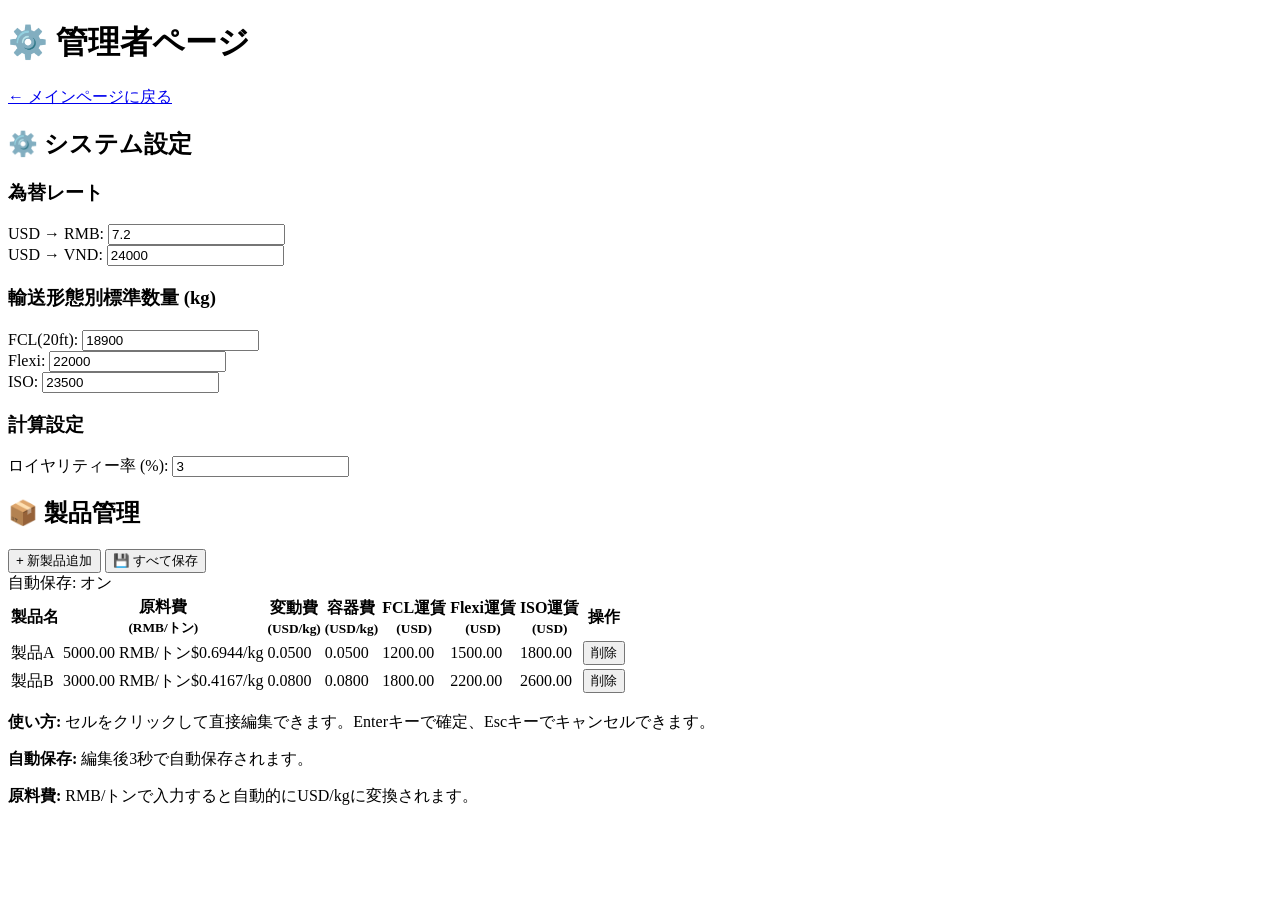
==== admin.html @ 15cc9fc9 "admin.html" ====
<!DOCTYPE html>
<html lang="ja">
<head>
    <meta charset="UTF-8">
    <meta name="viewport" content="width=device-width, initial-scale=1.0">
    <title>管理者ページ - 原価計算アプリ</title>
    <link rel="stylesheet" href="style.css">
</head>
<body>
    <div class="container">
        <header>
            <h1>⚙️ 管理者ページ</h1>
            <nav>
                <a href="index.html" class="back-btn">← メインページに戻る</a>
            </nav>
        </header>

        <main>
            <div class="admin-panel">
                <!-- システム設定セクション -->
                <section class="system-settings">
                    <h2>⚙️ システム設定</h2>
                    
                    <div class="settings-grid">
                        <div class="setting-group">
                            <h3>為替レート</h3>
                            <div class="rate-group">
                                <label>USD → RMB:</label>
                                <input type="number" id="usd-rmb" step="0.01" value="7.20" onchange="saveExchangeRates()">
                            </div>
                            <div class="rate-group">
                                <label>USD → VND:</label>
                                <input type="number" id="usd-vnd" step="1" value="24000" onchange="saveExchangeRates()">
                            </div>
                        </div>

                        <div class="setting-group">
                            <h3>輸送形態別標準数量 (kg)</h3>
                            <div class="quantity-group">
                                <label>FCL(20ft):</label>
                                <input type="number" id="fcl-quantity" value="18900" onchange="saveShippingQuantities()">
                            </div>
                            <div class="quantity-group">
                                <label>Flexi:</label>
                                <input type="number" id="flexi-quantity" value="22000" onchange="saveShippingQuantities()">
                            </div>
                            <div class="quantity-group">
                                <label>ISO:</label>
                                <input type="number" id="iso-quantity" value="23500" onchange="saveShippingQuantities()">
                            </div>
                        </div>

                        <div class="setting-group">
                            <h3>計算設定</h3>
                            <div class="calc-group">
                                <label>ロイヤリティー率 (%):</label>
                                <input type="number" id="royalty-rate" step="0.1" value="3.0" onchange="saveCalculationSettings()">
                            </div>
                        </div>
                    </div>
                </section>

                <!-- 製品管理セクション -->
                <section class="product-management">
                    <h2>📦 製品管理</h2>
                    
                    <div class="table-controls">
                        <button class="add-row-btn" onclick="addNewProduct(); console.log('ボタンがクリックされました');">+ 新製品追加</button>
                        <button class="save-all-btn" onclick="saveAllProducts()">💾 すべて保存</button>
                        <div class="auto-save-status" id="auto-save-status">自動保存: オン</div>
                    </div>

                    <div class="editable-table-container">
                        <table class="editable-table" id="products-editable-table">
                            <thead>
                                <tr>
                                    <th>製品名</th>
                                    <th>原料費<br><small>(RMB/トン)</small></th>
                                    <th>変動費<br><small>(USD/kg)</small></th>
                                    <th>容器費<br><small>(USD/kg)</small></th>
                                    <th>FCL運賃<br><small>(USD)</small></th>
                                    <th>Flexi運賃<br><small>(USD)</small></th>
                                    <th>ISO運賃<br><small>(USD)</small></th>
                                    <th>操作</th>
                                </tr>
                            </thead>
                            <tbody id="editable-products-body">
                                <!-- 製品データがここに表示される -->
                            </tbody>
                        </table>
                    </div>

                    <div class="table-info">
                        <p><strong>使い方:</strong> セルをクリックして直接編集できます。Enterキーで確定、Escキーでキャンセルできます。</p>
                        <p><strong>自動保存:</strong> 編集後3秒で自動保存されます。</p>
                        <p><strong>原料費:</strong> RMB/トンで入力すると自動的にUSD/kgに変換されます。</p>
                    </div>
                </section>

                <!-- 従来のフォーム（バックアップ用） -->
                <section class="legacy-form" style="display: none;">
                    <h2>従来の入力フォーム</h2>
                    <div class="add-product">
                        <h3 id="form-title">新製品追加</h3>
                        <div class="product-form">
                            <input type="hidden" id="edit-product-id" value="">
                            <input type="text" id="new-product-name" placeholder="製品名">
                            
                            <!-- 原料費入力部分 -->
                            <div class="cost-input-group">
                                <input type="number" id="new-raw-cost" step="0.01" placeholder="原料費 (RMB/トン)" oninput="updateRawCostConversion()">
                                <div class="converted-cost" id="raw-cost-converted">
                                    = $0.00/kg (USD)
                                </div>
                            </div>
                            
                            <input type="number" id="new-variable-cost" step="0.01" placeholder="変動費 (USD/kg)">
                            <input type="number" id="new-container-cost" step="0.01" placeholder="容器費 (USD/kg)">
                            
                            <!-- 輸送形態別運賃設定 -->
                            <div class="shipping-costs">
                                <h4>輸送形態別運賃設定</h4>
                                <div class="shipping-form">
                                    <input type="number" id="new-fcl-cost" step="0.01" placeholder="FCL(18,900kg) 運賃総額 (USD)">
                                    <input type="number" id="new-flexi-cost" step="0.01" placeholder="Flexi(22,000kg) 運賃総額 (USD)">
                                    <input type="number" id="new-iso-cost" step="0.01" placeholder="ISO(23,500kg) 運賃総額 (USD)">
                                </div>
                            </div>
                            
                            <div class="form-buttons">
                                <button id="save-btn" onclick="saveProduct()">製品追加</button>
                                <button id="cancel-btn" onclick="cancelEdit()" style="display:none;">キャンセル</button>
                            </div>
                        </div>
                    </div>
                </section>
            </div>
        </main>
    </div>

    <!-- 保存状態インジケーター -->
    <div id="save-indicator" class="save-indicator"></div>

    <script src="script.js"></script>
    <script>
        // 管理者ページ用の初期化
        document.addEventListener('DOMContentLoaded', function() {
            console.log('管理者ページが読み込まれました');
            
            // データ読み込み
            loadData();
            
            // システム設定読み込み
            loadSystemSettings();
            
            // 編集可能テーブル表示
            displayEditableProducts();
            
            // メインページ用の製品選択肢更新
            populateProductSelect();
            
            console.log('初期化完了。製品数:', products.length);
        });

        // デバッグ用関数
        function debugInfo() {
            console.log('=== デバッグ情報 ===');
            console.log('製品数:', products.length);
            console.log('製品リスト:', products);
            console.log('テーブルボディ要素:', document.getElementById('editable-products-body'));
            console.log('==================');
        }

        // デバッグボタン（一時的）
        function showDebugInfo() {
            debugInfo();
        }
    </script>
</body>
</html>
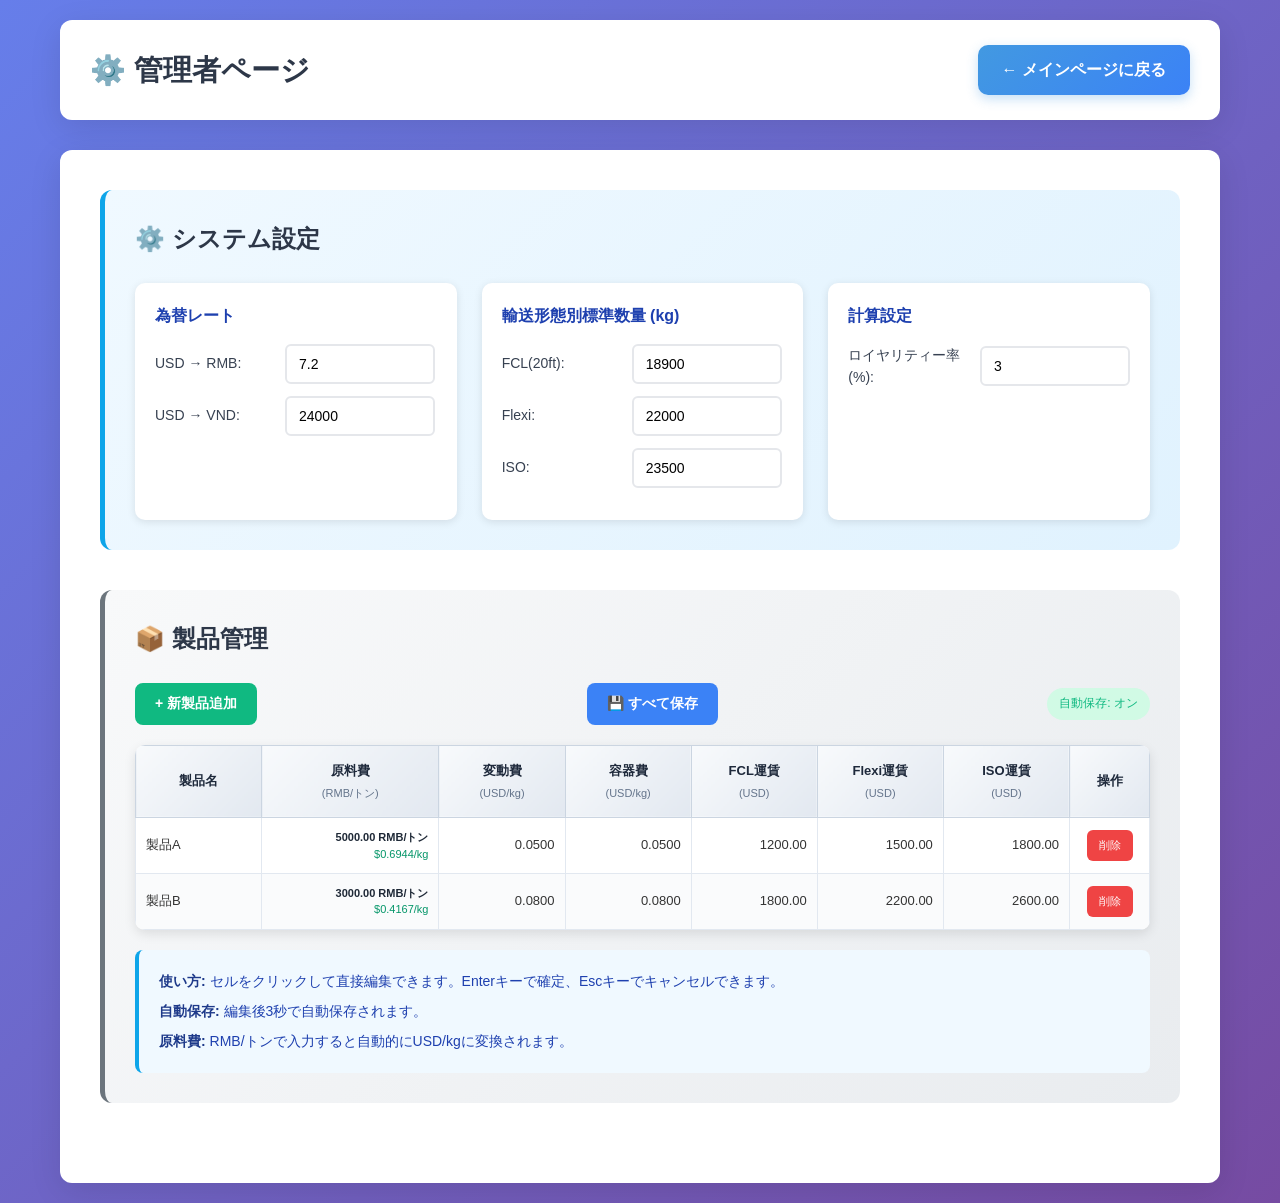
==== commit 7178fd73: "admin.html" ====
--- a/admin.html
+++ b/admin.html
@@ -5,6 +5,19 @@
     <meta name="viewport" content="width=device-width, initial-scale=1.0">
     <title>管理者ページ - 原価計算アプリ</title>
     <link rel="stylesheet" href="style.css">
+    <meta charset="UTF-8">
+    <meta name="viewport" content="width=device-width, initial-scale=1.0">
+    <title>原価計算アプリ</title>
+    <link rel="stylesheet" href="style.css">
+    
+    <!-- PWA対応 -->
+    <link rel="manifest" href="manifest.json">
+    <meta name="theme-color" content="#4299e1">
+    <meta name="apple-mobile-web-app-capable" content="yes">
+    <meta name="apple-mobile-web-app-status-bar-style" content="default">
+    <meta name="apple-mobile-web-app-title" content="原価計算">
+    <link rel="apple-touch-icon" href="[data-uri]">
+
 </head>
 <body>
     <div class="container">
--- a/style.css
+++ b/style.css
@@ -0,0 +1,923 @@
+* {
+    margin: 0;
+    padding: 0;
+    box-sizing: border-box;
+}
+
+body {
+    font-family: 'Segoe UI', Tahoma, Geneva, Verdana, sans-serif;
+    background: linear-gradient(135deg, #667eea 0%, #764ba2 100%);
+    min-height: 100vh;
+    color: #333;
+    line-height: 1.6;
+}
+
+.container {
+    max-width: 1200px;
+    margin: 0 auto;
+    padding: 20px;
+}
+
+/* ヘッダー */
+header {
+    background: white;
+    padding: 25px 30px;
+    border-radius: 12px;
+    box-shadow: 0 8px 32px rgba(0,0,0,0.1);
+    margin-bottom: 30px;
+    display: flex;
+    justify-content: space-between;
+    align-items: center;
+    flex-wrap: wrap;
+    gap: 15px;
+}
+
+header h1 {
+    color: #2d3748;
+    font-size: 1.8em;
+    font-weight: 600;
+    margin: 0;
+}
+
+.admin-btn, .back-btn {
+    background: linear-gradient(135deg, #4299e1 0%, #3b82f6 100%);
+    color: white;
+    padding: 12px 24px;
+    text-decoration: none;
+    border-radius: 10px;
+    transition: all 0.3s ease;
+    font-weight: 600;
+    display: inline-block;
+    box-shadow: 0 4px 12px rgba(66, 153, 225, 0.3);
+}
+
+.admin-btn:hover, .back-btn:hover {
+    background: linear-gradient(135deg, #3182ce 0%, #2563eb 100%);
+    transform: translateY(-2px);
+    box-shadow: 0 6px 20px rgba(66, 153, 225, 0.4);
+}
+
+/* メインページの計算フォーム */
+.calc-form {
+    background: white;
+    padding: 40px;
+    border-radius: 12px;
+    box-shadow: 0 8px 32px rgba(0,0,0,0.1);
+    max-width: 800px;
+    margin: 0 auto;
+}
+
+.calc-form h2 {
+    color: #2d3748;
+    font-size: 24px;
+    font-weight: 600;
+    margin-bottom: 30px;
+    text-align: center;
+    border-bottom: 3px solid #4299e1;
+    padding-bottom: 15px;
+}
+
+/* 入力グループ */
+.input-group {
+    margin-bottom: 25px;
+}
+
+.input-group label {
+    display: block;
+    margin-bottom: 8px;
+    font-weight: 600;
+    color: #4a5568;
+    font-size: 16px;
+}
+
+.input-group input, 
+.input-group select {
+    width: 100%;
+    padding: 16px 20px;
+    border: 2px solid #e2e8f0;
+    border-radius: 10px;
+    font-size: 16px;
+    transition: all 0.3s ease;
+    background: #f7fafc;
+    box-sizing: border-box;
+}
+
+.input-group input:focus, 
+.input-group select:focus {
+    outline: none;
+    border-color: #4299e1;
+    background: white;
+    box-shadow: 0 0 0 3px rgba(66, 153, 225, 0.1);
+    transform: translateY(-1px);
+}
+
+/* 製品情報ボックス */
+.product-info {
+    margin-top: 30px;
+    padding: 25px;
+    background: linear-gradient(135deg, #e6fffa 0%, #b2f5ea 100%);
+    border-radius: 12px;
+    border-left: 5px solid #38b2ac;
+    box-shadow: 0 4px 12px rgba(56, 178, 172, 0.1);
+}
+
+.product-info h3 {
+    color: #234e52;
+    margin-bottom: 20px;
+    font-size: 20px;
+    font-weight: 600;
+    display: flex;
+    align-items: center;
+}
+
+.product-info h3:before {
+    content: "📦";
+    margin-right: 10px;
+    font-size: 24px;
+}
+
+.info-item {
+    display: flex;
+    justify-content: space-between;
+    align-items: center;
+    padding: 12px 0;
+    color: #2d3748;
+    font-weight: 500;
+    border-bottom: 1px solid rgba(56, 178, 172, 0.2);
+    font-size: 15px;
+}
+
+.info-item:last-child {
+    border-bottom: none;
+}
+
+.info-item span:first-child {
+    color: #234e52;
+    font-weight: 600;
+}
+
+.info-item span:last-child {
+    color: #065f46;
+    font-weight: 700;
+    background: rgba(255, 255, 255, 0.7);
+    padding: 4px 8px;
+    border-radius: 6px;
+}
+
+/* 結果表示エリア */
+.results {
+    margin-top: 35px;
+    padding: 30px;
+    background: linear-gradient(135deg, #ebf8ff 0%, #dbeafe 100%);
+    border-radius: 12px;
+    border-left: 5px solid #3b82f6;
+    box-shadow: 0 4px 12px rgba(59, 130, 246, 0.1);
+}
+
+.results h3 {
+    color: #1e40af;
+    margin-bottom: 25px;
+    font-size: 22px;
+    font-weight: 600;
+    display: flex;
+    align-items: center;
+}
+
+.results h3:before {
+    content: "💰";
+    margin-right: 10px;
+    font-size: 26px;
+}
+
+.result-item {
+    display: flex;
+    justify-content: space-between;
+    align-items: center;
+    padding: 15px 0;
+    border-bottom: 1px solid rgba(59, 130, 246, 0.2);
+    font-size: 16px;
+}
+
+.result-item:last-child {
+    border-bottom: none;
+}
+
+.result-item span:first-child {
+    color: #1e40af;
+    font-weight: 600;
+}
+
+.result-item span:last-child {
+    color: #1e3a8a;
+    font-weight: 700;
+    font-size: 18px;
+    background: rgba(255, 255, 255, 0.8);
+    padding: 6px 12px;
+    border-radius: 8px;
+}
+
+/* コスト内訳 */
+.cost-breakdown {
+    margin-top: 35px;
+    padding: 30px;
+    background: linear-gradient(135deg, #f7fafc 0%, #edf2f7 100%);
+    border-radius: 12px;
+    border-left: 5px solid #6b7280;
+    box-shadow: 0 4px 12px rgba(107, 114, 128, 0.1);
+}
+
+.cost-breakdown h3 {
+    color: #374151;
+    margin-bottom: 25px;
+    font-size: 22px;
+    font-weight: 600;
+    display: flex;
+    align-items: center;
+}
+
+.cost-breakdown h3:before {
+    content: "📊";
+    margin-right: 10px;
+    font-size: 26px;
+}
+
+.breakdown-item {
+    display: flex;
+    justify-content: space-between;
+    align-items: center;
+    padding: 12px 0;
+    border-bottom: 1px solid rgba(107, 114, 128, 0.2);
+    font-size: 15px;
+}
+
+.breakdown-item:last-child {
+    border-bottom: none;
+}
+
+.breakdown-item span:first-child {
+    color: #374151;
+    font-weight: 500;
+}
+
+.breakdown-item span:last-child {
+    color: #1f2937;
+    font-weight: 600;
+    background: rgba(255, 255, 255, 0.7);
+    padding: 4px 8px;
+    border-radius: 6px;
+}
+
+.breakdown-total {
+    display: flex;
+    justify-content: space-between;
+    align-items: center;
+    padding: 20px;
+    font-weight: bold;
+    font-size: 20px;
+    color: #1f2937;
+    border-top: 3px solid #4299e1;
+    margin-top: 20px;
+    background: rgba(66, 153, 225, 0.1);
+    border-radius: 10px;
+}
+
+.breakdown-total span:last-child {
+    color: #1e40af;
+    font-size: 22px;
+}
+
+/* 管理者ページ用スタイル */
+.admin-panel {
+    background: white;
+    padding: 40px;
+    border-radius: 12px;
+    box-shadow: 0 8px 32px rgba(0,0,0,0.1);
+}
+
+/* システム設定 */
+.system-settings {
+    margin-bottom: 40px;
+    padding: 30px;
+    background: linear-gradient(135deg, #f0f9ff 0%, #e0f2fe 100%);
+    border-radius: 12px;
+    border-left: 5px solid #0ea5e9;
+}
+
+.system-settings h2 {
+    color: #2d3748;
+    margin-bottom: 25px;
+    font-size: 24px;
+    font-weight: 600;
+}
+
+.settings-grid {
+    display: grid;
+    grid-template-columns: repeat(auto-fit, minmax(280px, 1fr));
+    gap: 25px;
+}
+
+.setting-group {
+    background: white;
+    padding: 20px;
+    border-radius: 10px;
+    box-shadow: 0 2px 8px rgba(0,0,0,0.1);
+}
+
+.setting-group h3 {
+    color: #1e40af;
+    margin-bottom: 15px;
+    font-size: 16px;
+    font-weight: 600;
+}
+
+.rate-group, .quantity-group, .calc-group {
+    display: flex;
+    align-items: center;
+    margin-bottom: 12px;
+    gap: 10px;
+}
+
+.rate-group label, .quantity-group label, .calc-group label {
+    min-width: 120px;
+    font-weight: 500;
+    color: #374151;
+    font-size: 14px;
+}
+
+.rate-group input, .quantity-group input, .calc-group input {
+    flex: 1;
+    max-width: 150px;
+    padding: 10px 12px;
+    border: 2px solid #e5e7eb;
+    border-radius: 6px;
+    font-size: 14px;
+    transition: border-color 0.3s ease;
+}
+
+.rate-group input:focus, .quantity-group input:focus, .calc-group input:focus {
+    outline: none;
+    border-color: #3b82f6;
+}
+
+/* 製品管理 */
+.product-management {
+    margin-bottom: 40px;
+    padding: 30px;
+    background: linear-gradient(135deg, #f8f9fa 0%, #e9ecef 100%);
+    border-radius: 12px;
+    border-left: 5px solid #6c757d;
+}
+
+.product-management h2 {
+    color: #2d3748;
+    margin-bottom: 25px;
+    font-size: 24px;
+    font-weight: 600;
+}
+
+/* テーブルコントロール */
+.table-controls {
+    display: flex;
+    justify-content: space-between;
+    align-items: center;
+    margin-bottom: 20px;
+    flex-wrap: wrap;
+    gap: 15px;
+}
+
+.add-row-btn, .save-all-btn {
+    padding: 12px 20px;
+    border: none;
+    border-radius: 8px;
+    font-weight: 600;
+    cursor: pointer;
+    transition: all 0.3s ease;
+    font-size: 14px;
+}
+
+.add-row-btn {
+    background: #10b981;
+    color: white;
+}
+
+.add-row-btn:hover {
+    background: #059669;
+    transform: translateY(-1px);
+}
+
+.save-all-btn {
+    background: #3b82f6;
+    color: white;
+}
+
+.save-all-btn:hover {
+    background: #2563eb;
+    transform: translateY(-1px);
+}
+
+.auto-save-status {
+    font-size: 12px;
+    color: #10b981;
+    font-weight: 500;
+    padding: 6px 12px;
+    background: #d1fae5;
+    border-radius: 20px;
+}
+
+/* エクセル風編集可能テーブル */
+.editable-table-container {
+    overflow-x: auto;
+    border-radius: 10px;
+    box-shadow: 0 4px 12px rgba(0,0,0,0.1);
+    background: white;
+    max-width: 100%;
+}
+
+.editable-table {
+    width: 100%;
+    border-collapse: collapse;
+    font-size: 13px;
+    min-width: 800px;
+}
+
+.editable-table th {
+    background: linear-gradient(135deg, #f8fafc 0%, #e2e8f0 100%);
+    color: #1e293b;
+    font-weight: 600;
+    padding: 15px 10px;
+    text-align: center;
+    border: 1px solid #cbd5e1;
+    position: sticky;
+    top: 0;
+    z-index: 10;
+    white-space: nowrap;
+}
+
+.editable-table th small {
+    display: block;
+    font-weight: 400;
+    color: #64748b;
+    margin-top: 3px;
+    font-size: 11px;
+}
+
+.editable-table td {
+    padding: 0;
+    border: 1px solid #e2e8f0;
+    position: relative;
+    vertical-align: middle;
+}
+
+.editable-table tbody tr:hover {
+    background: #f8fafc;
+}
+
+.editable-table tbody tr:nth-child(even) {
+    background: #fafbfc;
+}
+
+.editable-table tbody tr:nth-child(even):hover {
+    background: #f1f5f9;
+}
+
+/* 編集可能セル */
+.editable-cell {
+    padding: 12px 10px;
+    min-height: 45px;
+    cursor: text;
+    transition: all 0.2s ease;
+    display: flex;
+    align-items: center;
+    justify-content: flex-start;
+    min-width: 80px;
+    word-break: break-word;
+}
+
+.editable-cell:hover {
+    background: #e0f2fe !important;
+    outline: 2px solid #0ea5e9;
+    outline-offset: -2px;
+}
+
+.editable-cell.editing {
+    padding: 0 !important;
+    background: white !important;
+    outline: 3px solid #3b82f6 !important;
+    outline-offset: -3px;
+}
+
+.editable-cell input {
+    width: 100%;
+    padding: 12px 10px;
+    border: none;
+    outline: none;
+    font-size: 13px;
+    background: transparent;
+}
+
+.editable-cell.number {
+    text-align: right;
+    justify-content: flex-end;
+}
+
+.editable-cell.converted-display {
+    font-size: 11px;
+    color: #6b7280;
+    flex-direction: column;
+    align-items: flex-end;
+    justify-content: center;
+    line-height: 1.3;
+}
+
+.editable-cell.converted-display .original {
+    font-weight: 600;
+    color: #1f2937;
+    margin-bottom: 2px;
+}
+
+.editable-cell.converted-display .converted {
+    color: #059669;
+    font-weight: 500;
+}
+
+/* アクションセル */
+.action-cell {
+    padding: 10px;
+    text-align: center;
+    width: 80px;
+}
+
+.delete-row-btn {
+    background: #ef4444;
+    color: white;
+    border: none;
+    padding: 8px 12px;
+    border-radius: 6px;
+    cursor: pointer;
+    font-size: 11px;
+    font-weight: 500;
+    transition: all 0.3s ease;
+}
+
+.delete-row-btn:hover {
+    background: #dc2626;
+    transform: scale(1.05);
+}
+
+/* テーブル情報 */
+.table-info {
+    margin-top: 20px;
+    padding: 20px;
+    background: #f0f9ff;
+    border-radius: 8px;
+    border-left: 4px solid #0ea5e9;
+}
+
+.table-info p {
+    margin-bottom: 8px;
+    font-size: 14px;
+    color: #1e40af;
+}
+
+.table-info p:last-child {
+    margin-bottom: 0;
+}
+
+.table-info strong {
+    color: #1e3a8a;
+}
+
+/* 保存状態インジケーター */
+.save-indicator {
+    position: fixed;
+    top: 20px;
+    right: 20px;
+    padding: 12px 20px;
+    border-radius: 8px;
+    font-size: 13px;
+    font-weight: 600;
+    z-index: 1000;
+    transition: all 0.3s ease;
+    transform: translateY(-100px);
+    box-shadow: 0 4px 12px rgba(0,0,0,0.15);
+}
+
+.save-indicator.show {
+    transform: translateY(0);
+}
+
+.save-indicator.saving {
+    background: #fbbf24;
+    color: #92400e;
+}
+
+.save-indicator.saved {
+    background: #10b981;
+    color: white;
+}
+
+.save-indicator.error {
+    background: #ef4444;
+    color: white;
+}
+
+/* 原料費入力用のスタイル（従来のフォーム用） */
+.cost-input-group {
+    display: flex;
+    flex-direction: column;
+    gap: 8px;
+    margin-bottom: 20px;
+}
+
+.converted-cost {
+    font-size: 12px;
+    color: #4a5568;
+    padding: 6px 10px;
+    background: #e6fffa;
+    border-radius: 6px;
+    border-left: 3px solid #38b2ac;
+}
+
+/* 輸送形態設定用スタイル */
+.shipping-costs {
+    grid-column: 1 / -1;
+    margin: 20px 0;
+    padding: 20px;
+    background: #f0f8ff;
+    border-radius: 8px;
+    border-left: 4px solid #17a2b8;
+}
+
+.shipping-costs h4 {
+    color: #2d3748;
+    margin-bottom: 15px;
+    font-size: 16px;
+    font-weight: 600;
+}
+
+.shipping-form {
+    display: grid;
+    grid-template-columns: repeat(auto-fit, minmax(200px, 1fr));
+    gap: 15px;
+}
+
+.shipping-form input {
+    padding: 12px 16px;
+    border: 2px solid #e2e8f0;
+    border-radius: 8px;
+    font-size: 14px;
+    background: white;
+}
+
+/* レスポンシブ対応 */
+@media (max-width: 1200px) {
+    .container {
+        padding: 15px;
+    }
+    
+    .editable-table {
+        font-size: 12px;
+        min-width: 700px;
+    }
+    
+    .editable-table th, .editable-cell {
+        padding: 10px 8px;
+    }
+}
+
+@media (max-width: 768px) {
+    header {
+        flex-direction: column;
+        text-align: center;
+        padding: 20px;
+    }
+    
+    header h1 {
+        font-size: 1.5em;
+        margin-bottom: 15px;
+    }
+    
+    .calc-form, .admin-panel {
+        padding: 25px;
+        margin: 0 10px;
+    }
+    
+    .calc-form h2 {
+        font-size: 20px;
+    }
+    
+    .input-group input, 
+    .input-group select {
+        padding: 14px 16px;
+        font-size: 16px;
+    }
+    
+    .product-info, .results, .cost-breakdown {
+        padding: 20px;
+        margin-left: 10px;
+        margin-right: 10px;
+    }
+    
+    .result-item, .breakdown-item, .info-item {
+        flex-direction: column;
+        align-items: flex-start;
+        gap: 8px;
+        padding: 15px 0;
+    }
+    
+    .result-item span:last-child,
+    .breakdown-item span:last-child,
+    .info-item span:last-child {
+        align-self: flex-end;
+        font-size: 16px;
+    }
+    
+    .breakdown-total {
+        flex-direction: column;
+        align-items: flex-start;
+        gap: 10px;
+    }
+    
+    .breakdown-total span:last-child {
+        align-self: flex-end;
+        font-size: 20px;
+    }
+    
+    .settings-grid {
+        grid-template-columns: 1fr;
+    }
+    
+    .table-controls {
+        flex-direction: column;
+        align-items: stretch;
+    }
+    
+    .add-row-btn, .save-all-btn {
+        width: 100%;
+        margin-bottom: 10px;
+    }
+    
+    .editable-table {
+        font-size: 11px;
+        min-width: 600px;
+    }
+    
+    .editable-table th {
+        padding: 8px 6px;
+    }
+    
+    .editable-cell {
+        padding: 8px 6px;
+        min-height: 35px;
+    }
+    
+    .rate-group, .quantity-group, .calc-group {
+        flex-direction: column;
+        align-items: flex-start;
+        gap: 5px;
+    }
+    
+    .rate-group input, .quantity-group input, .calc-group input {
+        max-width: 100%;
+        width: 100%;
+    }
+}
+
+@media (max-width: 480px) {
+    .container {
+        padding: 10px;
+    }
+    
+    .calc-form, .admin-panel {
+        padding: 20px;
+        margin: 0 5px;
+    }
+    
+    .system-settings, .product-management {
+        padding: 20px;
+    }
+    
+    .results, .cost-breakdown, .product-info {
+        padding: 15px;
+    }
+    
+    header h1 {
+        font-size: 1.3em;
+    }
+    
+    .admin-btn, .back-btn {
+        padding: 10px 16px;
+        font-size: 14px;
+    }
+    
+    .input-group label {
+        font-size: 14px;
+    }
+    
+    .product-info h3, .results h3, .cost-breakdown h3 {
+        font-size: 18px;
+    }
+    
+    .result-item span:last-child {
+        font-size: 16px;
+    }
+    
+    .editable-table {
+        min-width: 500px;
+    }
+    
+    .save-indicator {
+        right: 10px;
+        top: 10px;
+        padding: 8px 12px;
+        font-size: 12px;
+    }
+}
+
+/* アニメーション効果 */
+@keyframes slideIn {
+    from {
+        opacity: 0;
+        transform: translateY(30px);
+    }
+    to {
+        opacity: 1;
+        transform: translateY(0);
+    }
+}
+
+.calc-form, .product-info, .results, .cost-breakdown, .admin-panel {
+    animation: slideIn 0.6s ease-out;
+}
+
+.result-item, .breakdown-item, .info-item {
+    transition: all 0.3s ease;
+}
+
+.result-item:hover, .breakdown-item:hover, .info-item:hover {
+    background: rgba(255, 255, 255, 0.5);
+    transform: translateX(5px);
+    border-radius: 8px;
+    padding-left: 10px;
+    padding-right: 10px;
+}
+
+/* フォーカス時のアクセシビリティ改善 */
+.input-group input:focus,
+.input-group select:focus,
+button:focus {
+    outline: 3px solid rgba(66, 153, 225, 0.5);
+    outline-offset: 2px;
+}
+
+/* スクロールバーのカスタマイズ */
+::-webkit-scrollbar {
+    width: 8px;
+    height: 8px;
+}
+
+::-webkit-scrollbar-track {
+    background: #f1f1f1;
+    border-radius: 4px;
+}
+
+::-webkit-scrollbar-thumb {
+    background: #c1c1c1;
+    border-radius: 4px;
+}
+
+::-webkit-scrollbar-thumb:hover {
+    background: #a8a8a8;
+}
+
+/* 印刷用スタイル */
+@media print {
+    body {
+        background: white;
+    }
+    
+    .container {
+        max-width: none;
+        padding: 0;
+    }
+    
+    .admin-btn, .back-btn {
+        display: none;
+    }
+    
+    .calc-form, .admin-panel, .product-info, .results, .cost-breakdown {
+        box-shadow: none;
+        border: 1px solid #ddd;
+        break-inside: avoid;
+    }
+    
+    .input-group input,
+    .input-group select {
+        border: 1px solid #ccc;
+        background: white;
+    }
+    
+    .save-indicator {
+        display: none;
+    }
+}
--- a/style.css
+++ b/style.css
@@ -0,0 +1,923 @@
+* {
+    margin: 0;
+    padding: 0;
+    box-sizing: border-box;
+}
+
+body {
+    font-family: 'Segoe UI', Tahoma, Geneva, Verdana, sans-serif;
+    background: linear-gradient(135deg, #667eea 0%, #764ba2 100%);
+    min-height: 100vh;
+    color: #333;
+    line-height: 1.6;
+}
+
+.container {
+    max-width: 1200px;
+    margin: 0 auto;
+    padding: 20px;
+}
+
+/* ヘッダー */
+header {
+    background: white;
+    padding: 25px 30px;
+    border-radius: 12px;
+    box-shadow: 0 8px 32px rgba(0,0,0,0.1);
+    margin-bottom: 30px;
+    display: flex;
+    justify-content: space-between;
+    align-items: center;
+    flex-wrap: wrap;
+    gap: 15px;
+}
+
+header h1 {
+    color: #2d3748;
+    font-size: 1.8em;
+    font-weight: 600;
+    margin: 0;
+}
+
+.admin-btn, .back-btn {
+    background: linear-gradient(135deg, #4299e1 0%, #3b82f6 100%);
+    color: white;
+    padding: 12px 24px;
+    text-decoration: none;
+    border-radius: 10px;
+    transition: all 0.3s ease;
+    font-weight: 600;
+    display: inline-block;
+    box-shadow: 0 4px 12px rgba(66, 153, 225, 0.3);
+}
+
+.admin-btn:hover, .back-btn:hover {
+    background: linear-gradient(135deg, #3182ce 0%, #2563eb 100%);
+    transform: translateY(-2px);
+    box-shadow: 0 6px 20px rgba(66, 153, 225, 0.4);
+}
+
+/* メインページの計算フォーム */
+.calc-form {
+    background: white;
+    padding: 40px;
+    border-radius: 12px;
+    box-shadow: 0 8px 32px rgba(0,0,0,0.1);
+    max-width: 800px;
+    margin: 0 auto;
+}
+
+.calc-form h2 {
+    color: #2d3748;
+    font-size: 24px;
+    font-weight: 600;
+    margin-bottom: 30px;
+    text-align: center;
+    border-bottom: 3px solid #4299e1;
+    padding-bottom: 15px;
+}
+
+/* 入力グループ */
+.input-group {
+    margin-bottom: 25px;
+}
+
+.input-group label {
+    display: block;
+    margin-bottom: 8px;
+    font-weight: 600;
+    color: #4a5568;
+    font-size: 16px;
+}
+
+.input-group input, 
+.input-group select {
+    width: 100%;
+    padding: 16px 20px;
+    border: 2px solid #e2e8f0;
+    border-radius: 10px;
+    font-size: 16px;
+    transition: all 0.3s ease;
+    background: #f7fafc;
+    box-sizing: border-box;
+}
+
+.input-group input:focus, 
+.input-group select:focus {
+    outline: none;
+    border-color: #4299e1;
+    background: white;
+    box-shadow: 0 0 0 3px rgba(66, 153, 225, 0.1);
+    transform: translateY(-1px);
+}
+
+/* 製品情報ボックス */
+.product-info {
+    margin-top: 30px;
+    padding: 25px;
+    background: linear-gradient(135deg, #e6fffa 0%, #b2f5ea 100%);
+    border-radius: 12px;
+    border-left: 5px solid #38b2ac;
+    box-shadow: 0 4px 12px rgba(56, 178, 172, 0.1);
+}
+
+.product-info h3 {
+    color: #234e52;
+    margin-bottom: 20px;
+    font-size: 20px;
+    font-weight: 600;
+    display: flex;
+    align-items: center;
+}
+
+.product-info h3:before {
+    content: "📦";
+    margin-right: 10px;
+    font-size: 24px;
+}
+
+.info-item {
+    display: flex;
+    justify-content: space-between;
+    align-items: center;
+    padding: 12px 0;
+    color: #2d3748;
+    font-weight: 500;
+    border-bottom: 1px solid rgba(56, 178, 172, 0.2);
+    font-size: 15px;
+}
+
+.info-item:last-child {
+    border-bottom: none;
+}
+
+.info-item span:first-child {
+    color: #234e52;
+    font-weight: 600;
+}
+
+.info-item span:last-child {
+    color: #065f46;
+    font-weight: 700;
+    background: rgba(255, 255, 255, 0.7);
+    padding: 4px 8px;
+    border-radius: 6px;
+}
+
+/* 結果表示エリア */
+.results {
+    margin-top: 35px;
+    padding: 30px;
+    background: linear-gradient(135deg, #ebf8ff 0%, #dbeafe 100%);
+    border-radius: 12px;
+    border-left: 5px solid #3b82f6;
+    box-shadow: 0 4px 12px rgba(59, 130, 246, 0.1);
+}
+
+.results h3 {
+    color: #1e40af;
+    margin-bottom: 25px;
+    font-size: 22px;
+    font-weight: 600;
+    display: flex;
+    align-items: center;
+}
+
+.results h3:before {
+    content: "💰";
+    margin-right: 10px;
+    font-size: 26px;
+}
+
+.result-item {
+    display: flex;
+    justify-content: space-between;
+    align-items: center;
+    padding: 15px 0;
+    border-bottom: 1px solid rgba(59, 130, 246, 0.2);
+    font-size: 16px;
+}
+
+.result-item:last-child {
+    border-bottom: none;
+}
+
+.result-item span:first-child {
+    color: #1e40af;
+    font-weight: 600;
+}
+
+.result-item span:last-child {
+    color: #1e3a8a;
+    font-weight: 700;
+    font-size: 18px;
+    background: rgba(255, 255, 255, 0.8);
+    padding: 6px 12px;
+    border-radius: 8px;
+}
+
+/* コスト内訳 */
+.cost-breakdown {
+    margin-top: 35px;
+    padding: 30px;
+    background: linear-gradient(135deg, #f7fafc 0%, #edf2f7 100%);
+    border-radius: 12px;
+    border-left: 5px solid #6b7280;
+    box-shadow: 0 4px 12px rgba(107, 114, 128, 0.1);
+}
+
+.cost-breakdown h3 {
+    color: #374151;
+    margin-bottom: 25px;
+    font-size: 22px;
+    font-weight: 600;
+    display: flex;
+    align-items: center;
+}
+
+.cost-breakdown h3:before {
+    content: "📊";
+    margin-right: 10px;
+    font-size: 26px;
+}
+
+.breakdown-item {
+    display: flex;
+    justify-content: space-between;
+    align-items: center;
+    padding: 12px 0;
+    border-bottom: 1px solid rgba(107, 114, 128, 0.2);
+    font-size: 15px;
+}
+
+.breakdown-item:last-child {
+    border-bottom: none;
+}
+
+.breakdown-item span:first-child {
+    color: #374151;
+    font-weight: 500;
+}
+
+.breakdown-item span:last-child {
+    color: #1f2937;
+    font-weight: 600;
+    background: rgba(255, 255, 255, 0.7);
+    padding: 4px 8px;
+    border-radius: 6px;
+}
+
+.breakdown-total {
+    display: flex;
+    justify-content: space-between;
+    align-items: center;
+    padding: 20px;
+    font-weight: bold;
+    font-size: 20px;
+    color: #1f2937;
+    border-top: 3px solid #4299e1;
+    margin-top: 20px;
+    background: rgba(66, 153, 225, 0.1);
+    border-radius: 10px;
+}
+
+.breakdown-total span:last-child {
+    color: #1e40af;
+    font-size: 22px;
+}
+
+/* 管理者ページ用スタイル */
+.admin-panel {
+    background: white;
+    padding: 40px;
+    border-radius: 12px;
+    box-shadow: 0 8px 32px rgba(0,0,0,0.1);
+}
+
+/* システム設定 */
+.system-settings {
+    margin-bottom: 40px;
+    padding: 30px;
+    background: linear-gradient(135deg, #f0f9ff 0%, #e0f2fe 100%);
+    border-radius: 12px;
+    border-left: 5px solid #0ea5e9;
+}
+
+.system-settings h2 {
+    color: #2d3748;
+    margin-bottom: 25px;
+    font-size: 24px;
+    font-weight: 600;
+}
+
+.settings-grid {
+    display: grid;
+    grid-template-columns: repeat(auto-fit, minmax(280px, 1fr));
+    gap: 25px;
+}
+
+.setting-group {
+    background: white;
+    padding: 20px;
+    border-radius: 10px;
+    box-shadow: 0 2px 8px rgba(0,0,0,0.1);
+}
+
+.setting-group h3 {
+    color: #1e40af;
+    margin-bottom: 15px;
+    font-size: 16px;
+    font-weight: 600;
+}
+
+.rate-group, .quantity-group, .calc-group {
+    display: flex;
+    align-items: center;
+    margin-bottom: 12px;
+    gap: 10px;
+}
+
+.rate-group label, .quantity-group label, .calc-group label {
+    min-width: 120px;
+    font-weight: 500;
+    color: #374151;
+    font-size: 14px;
+}
+
+.rate-group input, .quantity-group input, .calc-group input {
+    flex: 1;
+    max-width: 150px;
+    padding: 10px 12px;
+    border: 2px solid #e5e7eb;
+    border-radius: 6px;
+    font-size: 14px;
+    transition: border-color 0.3s ease;
+}
+
+.rate-group input:focus, .quantity-group input:focus, .calc-group input:focus {
+    outline: none;
+    border-color: #3b82f6;
+}
+
+/* 製品管理 */
+.product-management {
+    margin-bottom: 40px;
+    padding: 30px;
+    background: linear-gradient(135deg, #f8f9fa 0%, #e9ecef 100%);
+    border-radius: 12px;
+    border-left: 5px solid #6c757d;
+}
+
+.product-management h2 {
+    color: #2d3748;
+    margin-bottom: 25px;
+    font-size: 24px;
+    font-weight: 600;
+}
+
+/* テーブルコントロール */
+.table-controls {
+    display: flex;
+    justify-content: space-between;
+    align-items: center;
+    margin-bottom: 20px;
+    flex-wrap: wrap;
+    gap: 15px;
+}
+
+.add-row-btn, .save-all-btn {
+    padding: 12px 20px;
+    border: none;
+    border-radius: 8px;
+    font-weight: 600;
+    cursor: pointer;
+    transition: all 0.3s ease;
+    font-size: 14px;
+}
+
+.add-row-btn {
+    background: #10b981;
+    color: white;
+}
+
+.add-row-btn:hover {
+    background: #059669;
+    transform: translateY(-1px);
+}
+
+.save-all-btn {
+    background: #3b82f6;
+    color: white;
+}
+
+.save-all-btn:hover {
+    background: #2563eb;
+    transform: translateY(-1px);
+}
+
+.auto-save-status {
+    font-size: 12px;
+    color: #10b981;
+    font-weight: 500;
+    padding: 6px 12px;
+    background: #d1fae5;
+    border-radius: 20px;
+}
+
+/* エクセル風編集可能テーブル */
+.editable-table-container {
+    overflow-x: auto;
+    border-radius: 10px;
+    box-shadow: 0 4px 12px rgba(0,0,0,0.1);
+    background: white;
+    max-width: 100%;
+}
+
+.editable-table {
+    width: 100%;
+    border-collapse: collapse;
+    font-size: 13px;
+    min-width: 800px;
+}
+
+.editable-table th {
+    background: linear-gradient(135deg, #f8fafc 0%, #e2e8f0 100%);
+    color: #1e293b;
+    font-weight: 600;
+    padding: 15px 10px;
+    text-align: center;
+    border: 1px solid #cbd5e1;
+    position: sticky;
+    top: 0;
+    z-index: 10;
+    white-space: nowrap;
+}
+
+.editable-table th small {
+    display: block;
+    font-weight: 400;
+    color: #64748b;
+    margin-top: 3px;
+    font-size: 11px;
+}
+
+.editable-table td {
+    padding: 0;
+    border: 1px solid #e2e8f0;
+    position: relative;
+    vertical-align: middle;
+}
+
+.editable-table tbody tr:hover {
+    background: #f8fafc;
+}
+
+.editable-table tbody tr:nth-child(even) {
+    background: #fafbfc;
+}
+
+.editable-table tbody tr:nth-child(even):hover {
+    background: #f1f5f9;
+}
+
+/* 編集可能セル */
+.editable-cell {
+    padding: 12px 10px;
+    min-height: 45px;
+    cursor: text;
+    transition: all 0.2s ease;
+    display: flex;
+    align-items: center;
+    justify-content: flex-start;
+    min-width: 80px;
+    word-break: break-word;
+}
+
+.editable-cell:hover {
+    background: #e0f2fe !important;
+    outline: 2px solid #0ea5e9;
+    outline-offset: -2px;
+}
+
+.editable-cell.editing {
+    padding: 0 !important;
+    background: white !important;
+    outline: 3px solid #3b82f6 !important;
+    outline-offset: -3px;
+}
+
+.editable-cell input {
+    width: 100%;
+    padding: 12px 10px;
+    border: none;
+    outline: none;
+    font-size: 13px;
+    background: transparent;
+}
+
+.editable-cell.number {
+    text-align: right;
+    justify-content: flex-end;
+}
+
+.editable-cell.converted-display {
+    font-size: 11px;
+    color: #6b7280;
+    flex-direction: column;
+    align-items: flex-end;
+    justify-content: center;
+    line-height: 1.3;
+}
+
+.editable-cell.converted-display .original {
+    font-weight: 600;
+    color: #1f2937;
+    margin-bottom: 2px;
+}
+
+.editable-cell.converted-display .converted {
+    color: #059669;
+    font-weight: 500;
+}
+
+/* アクションセル */
+.action-cell {
+    padding: 10px;
+    text-align: center;
+    width: 80px;
+}
+
+.delete-row-btn {
+    background: #ef4444;
+    color: white;
+    border: none;
+    padding: 8px 12px;
+    border-radius: 6px;
+    cursor: pointer;
+    font-size: 11px;
+    font-weight: 500;
+    transition: all 0.3s ease;
+}
+
+.delete-row-btn:hover {
+    background: #dc2626;
+    transform: scale(1.05);
+}
+
+/* テーブル情報 */
+.table-info {
+    margin-top: 20px;
+    padding: 20px;
+    background: #f0f9ff;
+    border-radius: 8px;
+    border-left: 4px solid #0ea5e9;
+}
+
+.table-info p {
+    margin-bottom: 8px;
+    font-size: 14px;
+    color: #1e40af;
+}
+
+.table-info p:last-child {
+    margin-bottom: 0;
+}
+
+.table-info strong {
+    color: #1e3a8a;
+}
+
+/* 保存状態インジケーター */
+.save-indicator {
+    position: fixed;
+    top: 20px;
+    right: 20px;
+    padding: 12px 20px;
+    border-radius: 8px;
+    font-size: 13px;
+    font-weight: 600;
+    z-index: 1000;
+    transition: all 0.3s ease;
+    transform: translateY(-100px);
+    box-shadow: 0 4px 12px rgba(0,0,0,0.15);
+}
+
+.save-indicator.show {
+    transform: translateY(0);
+}
+
+.save-indicator.saving {
+    background: #fbbf24;
+    color: #92400e;
+}
+
+.save-indicator.saved {
+    background: #10b981;
+    color: white;
+}
+
+.save-indicator.error {
+    background: #ef4444;
+    color: white;
+}
+
+/* 原料費入力用のスタイル（従来のフォーム用） */
+.cost-input-group {
+    display: flex;
+    flex-direction: column;
+    gap: 8px;
+    margin-bottom: 20px;
+}
+
+.converted-cost {
+    font-size: 12px;
+    color: #4a5568;
+    padding: 6px 10px;
+    background: #e6fffa;
+    border-radius: 6px;
+    border-left: 3px solid #38b2ac;
+}
+
+/* 輸送形態設定用スタイル */
+.shipping-costs {
+    grid-column: 1 / -1;
+    margin: 20px 0;
+    padding: 20px;
+    background: #f0f8ff;
+    border-radius: 8px;
+    border-left: 4px solid #17a2b8;
+}
+
+.shipping-costs h4 {
+    color: #2d3748;
+    margin-bottom: 15px;
+    font-size: 16px;
+    font-weight: 600;
+}
+
+.shipping-form {
+    display: grid;
+    grid-template-columns: repeat(auto-fit, minmax(200px, 1fr));
+    gap: 15px;
+}
+
+.shipping-form input {
+    padding: 12px 16px;
+    border: 2px solid #e2e8f0;
+    border-radius: 8px;
+    font-size: 14px;
+    background: white;
+}
+
+/* レスポンシブ対応 */
+@media (max-width: 1200px) {
+    .container {
+        padding: 15px;
+    }
+    
+    .editable-table {
+        font-size: 12px;
+        min-width: 700px;
+    }
+    
+    .editable-table th, .editable-cell {
+        padding: 10px 8px;
+    }
+}
+
+@media (max-width: 768px) {
+    header {
+        flex-direction: column;
+        text-align: center;
+        padding: 20px;
+    }
+    
+    header h1 {
+        font-size: 1.5em;
+        margin-bottom: 15px;
+    }
+    
+    .calc-form, .admin-panel {
+        padding: 25px;
+        margin: 0 10px;
+    }
+    
+    .calc-form h2 {
+        font-size: 20px;
+    }
+    
+    .input-group input, 
+    .input-group select {
+        padding: 14px 16px;
+        font-size: 16px;
+    }
+    
+    .product-info, .results, .cost-breakdown {
+        padding: 20px;
+        margin-left: 10px;
+        margin-right: 10px;
+    }
+    
+    .result-item, .breakdown-item, .info-item {
+        flex-direction: column;
+        align-items: flex-start;
+        gap: 8px;
+        padding: 15px 0;
+    }
+    
+    .result-item span:last-child,
+    .breakdown-item span:last-child,
+    .info-item span:last-child {
+        align-self: flex-end;
+        font-size: 16px;
+    }
+    
+    .breakdown-total {
+        flex-direction: column;
+        align-items: flex-start;
+        gap: 10px;
+    }
+    
+    .breakdown-total span:last-child {
+        align-self: flex-end;
+        font-size: 20px;
+    }
+    
+    .settings-grid {
+        grid-template-columns: 1fr;
+    }
+    
+    .table-controls {
+        flex-direction: column;
+        align-items: stretch;
+    }
+    
+    .add-row-btn, .save-all-btn {
+        width: 100%;
+        margin-bottom: 10px;
+    }
+    
+    .editable-table {
+        font-size: 11px;
+        min-width: 600px;
+    }
+    
+    .editable-table th {
+        padding: 8px 6px;
+    }
+    
+    .editable-cell {
+        padding: 8px 6px;
+        min-height: 35px;
+    }
+    
+    .rate-group, .quantity-group, .calc-group {
+        flex-direction: column;
+        align-items: flex-start;
+        gap: 5px;
+    }
+    
+    .rate-group input, .quantity-group input, .calc-group input {
+        max-width: 100%;
+        width: 100%;
+    }
+}
+
+@media (max-width: 480px) {
+    .container {
+        padding: 10px;
+    }
+    
+    .calc-form, .admin-panel {
+        padding: 20px;
+        margin: 0 5px;
+    }
+    
+    .system-settings, .product-management {
+        padding: 20px;
+    }
+    
+    .results, .cost-breakdown, .product-info {
+        padding: 15px;
+    }
+    
+    header h1 {
+        font-size: 1.3em;
+    }
+    
+    .admin-btn, .back-btn {
+        padding: 10px 16px;
+        font-size: 14px;
+    }
+    
+    .input-group label {
+        font-size: 14px;
+    }
+    
+    .product-info h3, .results h3, .cost-breakdown h3 {
+        font-size: 18px;
+    }
+    
+    .result-item span:last-child {
+        font-size: 16px;
+    }
+    
+    .editable-table {
+        min-width: 500px;
+    }
+    
+    .save-indicator {
+        right: 10px;
+        top: 10px;
+        padding: 8px 12px;
+        font-size: 12px;
+    }
+}
+
+/* アニメーション効果 */
+@keyframes slideIn {
+    from {
+        opacity: 0;
+        transform: translateY(30px);
+    }
+    to {
+        opacity: 1;
+        transform: translateY(0);
+    }
+}
+
+.calc-form, .product-info, .results, .cost-breakdown, .admin-panel {
+    animation: slideIn 0.6s ease-out;
+}
+
+.result-item, .breakdown-item, .info-item {
+    transition: all 0.3s ease;
+}
+
+.result-item:hover, .breakdown-item:hover, .info-item:hover {
+    background: rgba(255, 255, 255, 0.5);
+    transform: translateX(5px);
+    border-radius: 8px;
+    padding-left: 10px;
+    padding-right: 10px;
+}
+
+/* フォーカス時のアクセシビリティ改善 */
+.input-group input:focus,
+.input-group select:focus,
+button:focus {
+    outline: 3px solid rgba(66, 153, 225, 0.5);
+    outline-offset: 2px;
+}
+
+/* スクロールバーのカスタマイズ */
+::-webkit-scrollbar {
+    width: 8px;
+    height: 8px;
+}
+
+::-webkit-scrollbar-track {
+    background: #f1f1f1;
+    border-radius: 4px;
+}
+
+::-webkit-scrollbar-thumb {
+    background: #c1c1c1;
+    border-radius: 4px;
+}
+
+::-webkit-scrollbar-thumb:hover {
+    background: #a8a8a8;
+}
+
+/* 印刷用スタイル */
+@media print {
+    body {
+        background: white;
+    }
+    
+    .container {
+        max-width: none;
+        padding: 0;
+    }
+    
+    .admin-btn, .back-btn {
+        display: none;
+    }
+    
+    .calc-form, .admin-panel, .product-info, .results, .cost-breakdown {
+        box-shadow: none;
+        border: 1px solid #ddd;
+        break-inside: avoid;
+    }
+    
+    .input-group input,
+    .input-group select {
+        border: 1px solid #ccc;
+        background: white;
+    }
+    
+    .save-indicator {
+        display: none;
+    }
+}
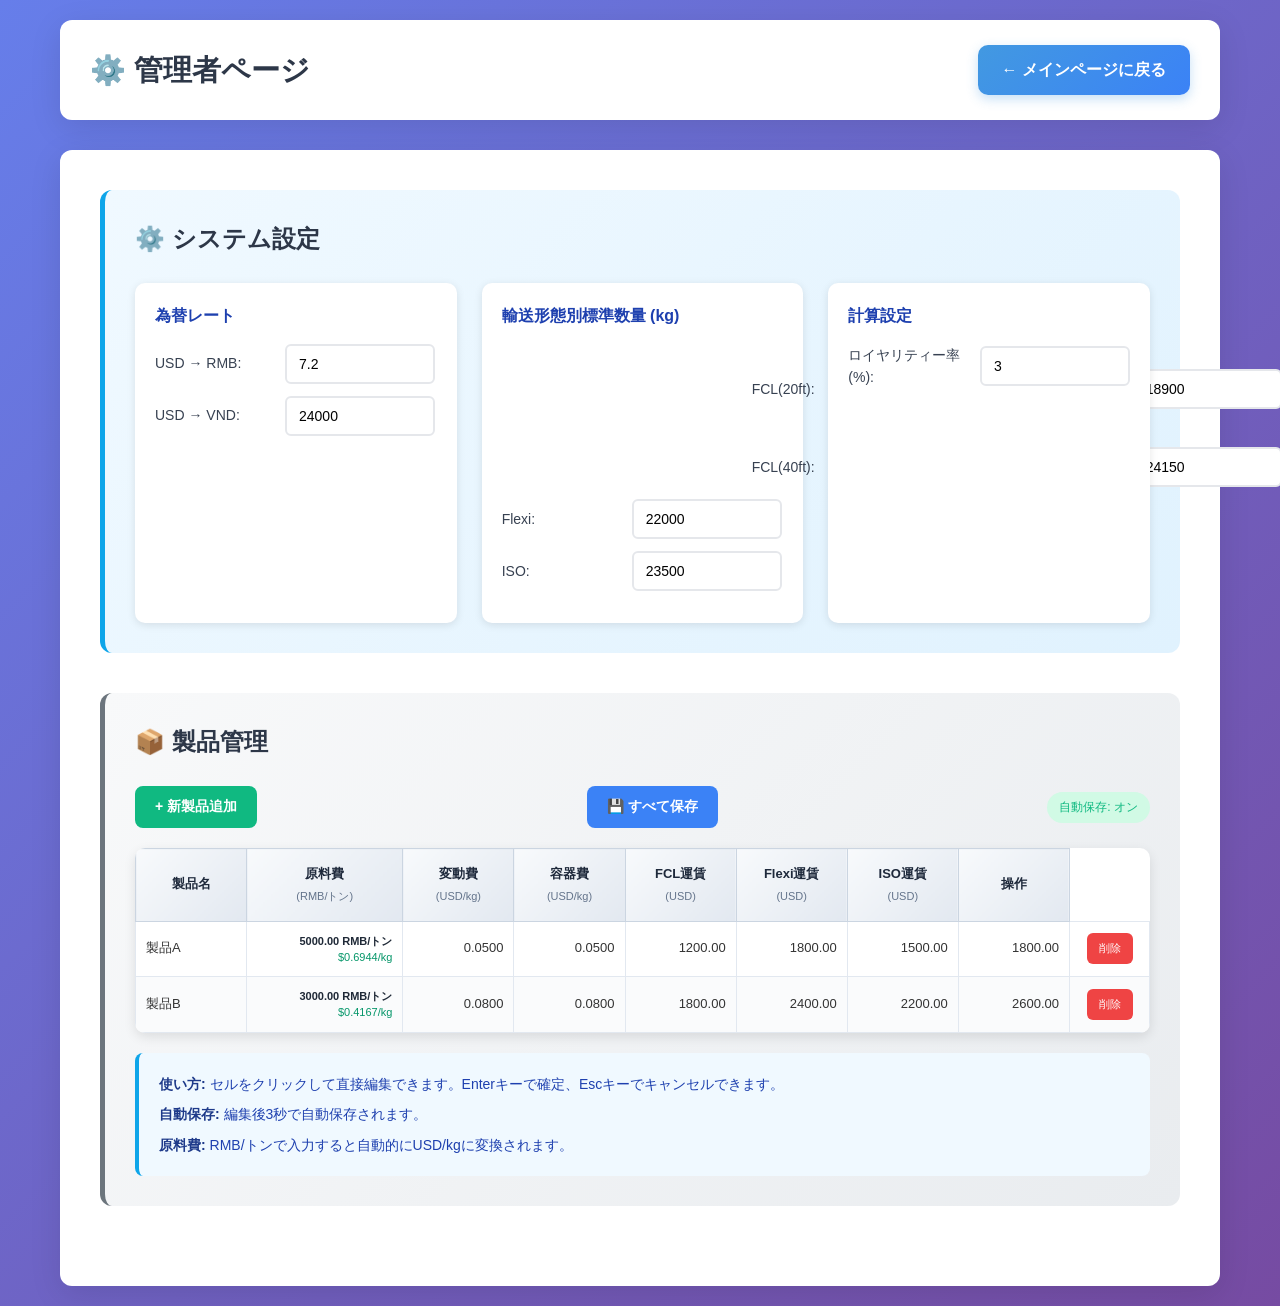
==== commit ee58a80a: "admin.html" ====
--- a/admin.html
+++ b/admin.html
@@ -18,6 +18,18 @@
     <meta name="apple-mobile-web-app-title" content="原価計算">
     <link rel="apple-touch-icon" href="[data-uri]">
 
+    <meta charset="UTF-8">
+    <meta name="viewport" content="width=device-width, initial-scale=1.0">
+    <title>原価計算アプリ</title>
+    <link rel="stylesheet" href="style.css">
+    
+    <!-- Favicon設定 -->
+    <link rel="icon" type="image/svg+xml" href="[data-uri]">
+    <link rel="shortcut icon" href="[data-uri]">
+    
+    <!-- Apple Touch Icon -->
+    <link rel="apple-touch-icon" href="[data-uri]">
+
 </head>
 <body>
     <div class="container">
@@ -49,10 +61,14 @@
 
                         <div class="setting-group">
                             <h3>輸送形態別標準数量 (kg)</h3>
-                            <div class="quantity-group">
-                                <label>FCL(20ft):</label>
-                                <input type="number" id="fcl-quantity" value="18900" onchange="saveShippingQuantities()">
-                            </div>
+                            　<div class="quantity-group">
+   　　　　　　　　　　　　　　　 <label>FCL(20ft):</label>
+  　　　　　　　　　　　　　　　  <input type="number" id="fcl20-quantity" value="18900" onchange="saveShippingQuantities()">
+　　　　　　　　　　　　　　　　</div>
+　　　　　　　　　　　　　　　　<div class="quantity-group">
+  　　　　　　　　　　　　　　　  <label>FCL(40ft):</label>
+  　　　　　　　　　　　　　　　  <input type="number" id="fcl40-quantity" value="24150" onchange="saveShippingQuantities()">
+　　　　　　　　　　　　　　　　</div>
                             <div class="quantity-group">
                                 <label>Flexi:</label>
                                 <input type="number" id="flexi-quantity" value="22000" onchange="saveShippingQuantities()">
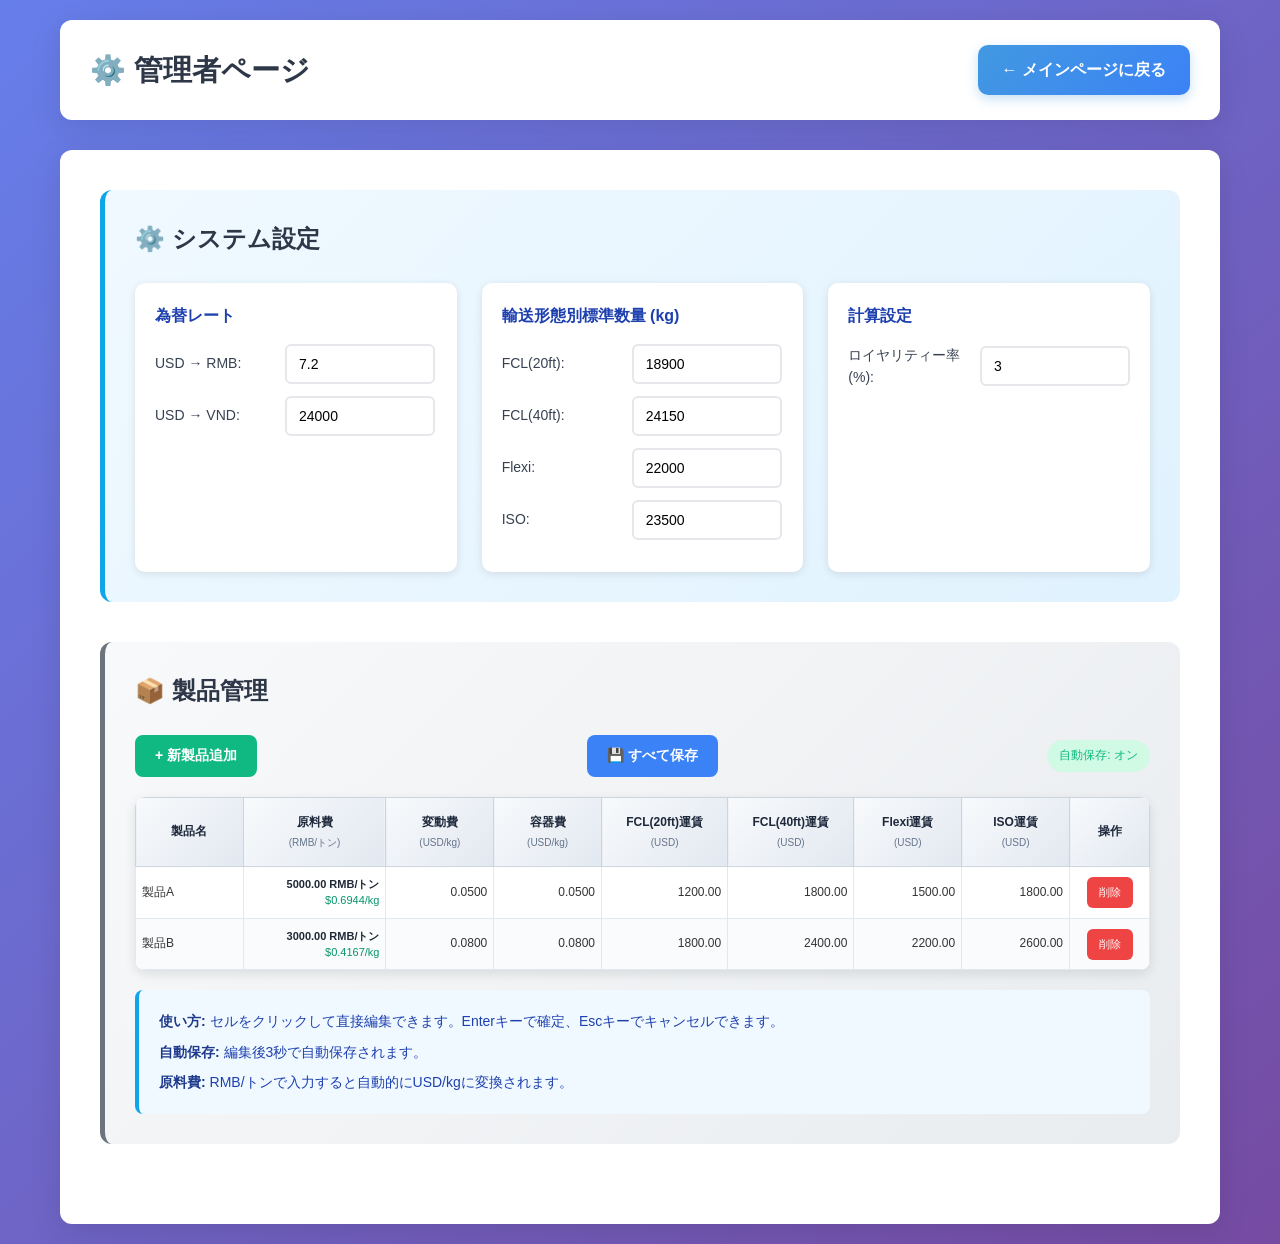
==== commit 15a464b5: "admin.html" ====
--- a/admin.html
+++ b/admin.html
@@ -4,10 +4,6 @@
     <meta charset="UTF-8">
     <meta name="viewport" content="width=device-width, initial-scale=1.0">
     <title>管理者ページ - 原価計算アプリ</title>
-    <link rel="stylesheet" href="style.css">
-    <meta charset="UTF-8">
-    <meta name="viewport" content="width=device-width, initial-scale=1.0">
-    <title>原価計算アプリ</title>
     <link rel="stylesheet" href="style.css">
     
     <!-- PWA対応 -->
@@ -16,13 +12,10 @@
     <meta name="apple-mobile-web-app-capable" content="yes">
     <meta name="apple-mobile-web-app-status-bar-style" content="default">
     <meta name="apple-mobile-web-app-title" content="原価計算">
-    <link rel="apple-touch-icon" href="[data-uri]">
-
-    <meta charset="UTF-8">
-    <meta name="viewport" content="width=device-width, initial-scale=1.0">
-    <title>原価計算アプリ</title>
-    <link rel="stylesheet" href="style.css">
     
+    <!-- Favicon設定 -->
+    <link rel="icon" type="image/svg+xml" href="[data-uri]">
+</head>
     <!-- Favicon設定 -->
     <link rel="icon" type="image/svg+xml" href="[data-uri]">
     <link rel="shortcut icon" href="[data-uri]">
@@ -61,14 +54,14 @@
 
                         <div class="setting-group">
                             <h3>輸送形態別標準数量 (kg)</h3>
-                            　<div class="quantity-group">
-   　　　　　　　　　　　　　　　 <label>FCL(20ft):</label>
-  　　　　　　　　　　　　　　　  <input type="number" id="fcl20-quantity" value="18900" onchange="saveShippingQuantities()">
-　　　　　　　　　　　　　　　　</div>
-　　　　　　　　　　　　　　　　<div class="quantity-group">
-  　　　　　　　　　　　　　　　  <label>FCL(40ft):</label>
-  　　　　　　　　　　　　　　　  <input type="number" id="fcl40-quantity" value="24150" onchange="saveShippingQuantities()">
-　　　　　　　　　　　　　　　　</div>
+                            <div class="quantity-group">
+                                <label>FCL(20ft):</label>
+                                <input type="number" id="fcl20-quantity" value="18900" onchange="saveShippingQuantities()">
+                            </div>
+                            <div class="quantity-group">
+                                <label>FCL(40ft):</label>
+                                <input type="number" id="fcl40-quantity" value="24150" onchange="saveShippingQuantities()">
+                            </div>
                             <div class="quantity-group">
                                 <label>Flexi:</label>
                                 <input type="number" id="flexi-quantity" value="22000" onchange="saveShippingQuantities()">
@@ -103,15 +96,15 @@
                         <table class="editable-table" id="products-editable-table">
                             <thead>
                                 <tr>
-                                    <th>製品名</th>
+                                   <th>製品名</th>
                                     <th>原料費<br><small>(RMB/トン)</small></th>
                                     <th>変動費<br><small>(USD/kg)</small></th>
                                     <th>容器費<br><small>(USD/kg)</small></th>
-                                    <th>FCL運賃<br><small>(USD)</small></th>
+                                    <th>FCL(20ft)運賃<br><small>(USD)</small></th>
+                                    <th>FCL(40ft)運賃<br><small>(USD)</small></th>
                                     <th>Flexi運賃<br><small>(USD)</small></th>
                                     <th>ISO運賃<br><small>(USD)</small></th>
                                     <th>操作</th>
-                                </tr>
                             </thead>
                             <tbody id="editable-products-body">
                                 <!-- 製品データがここに表示される -->
--- a/style.css
+++ b/style.css
@@ -921,3 +921,92 @@
         display: none;
     }
 }
+
+/* 管理者ページ - 製品テーブル用CSS（FCL40ft対応） */
+.editable-table {
+    width: 100%;
+    border-collapse: collapse;
+    font-size: 13px;
+    min-width: 900px; /* 幅を広げる */
+}
+
+.editable-table th {
+    background: linear-gradient(135deg, #f8fafc 0%, #e2e8f0 100%);
+    color: #1e293b;
+    font-weight: 600;
+    padding: 15px 8px; /* パディング調整 */
+    text-align: center;
+    border: 1px solid #cbd5e1;
+    position: sticky;
+    top: 0;
+    z-index: 10;
+    white-space: nowrap;
+    font-size: 12px; /* フォントサイズ調整 */
+}
+
+.editable-table th small {
+    display: block;
+    font-weight: 400;
+    color: #64748b;
+    margin-top: 3px;
+    font-size: 10px;
+}
+
+.editable-table td {
+    padding: 0;
+    border: 1px solid #e2e8f0;
+    position: relative;
+    vertical-align: middle;
+    min-width: 80px; /* 最小幅設定 */
+}
+
+/* 編集可能セルの調整 */
+.editable-cell {
+    padding: 10px 6px; /* パディング調整 */
+    min-height: 40px;
+    cursor: text;
+    transition: all 0.2s ease;
+    display: flex;
+    align-items: center;
+    justify-content: flex-start;
+    min-width: 70px;
+    word-break: break-word;
+    font-size: 12px; /* フォントサイズ調整 */
+}
+
+/* レスポンシブ対応 */
+@media (max-width: 1200px) {
+    .editable-table {
+        min-width: 800px;
+        font-size: 11px;
+    }
+    
+    .editable-cell {
+        padding: 8px 4px;
+        min-height: 35px;
+        font-size: 11px;
+    }
+    
+    .editable-table th {
+        padding: 12px 6px;
+        font-size: 11px;
+    }
+}
+
+@media (max-width: 768px) {
+    .editable-table {
+        min-width: 600px;
+        font-size: 10px;
+    }
+    
+    .editable-cell {
+        padding: 6px 3px;
+        min-height: 30px;
+        font-size: 10px;
+    }
+    
+    .editable-table th {
+        padding: 10px 4px;
+        font-size: 10px;
+    }
+}
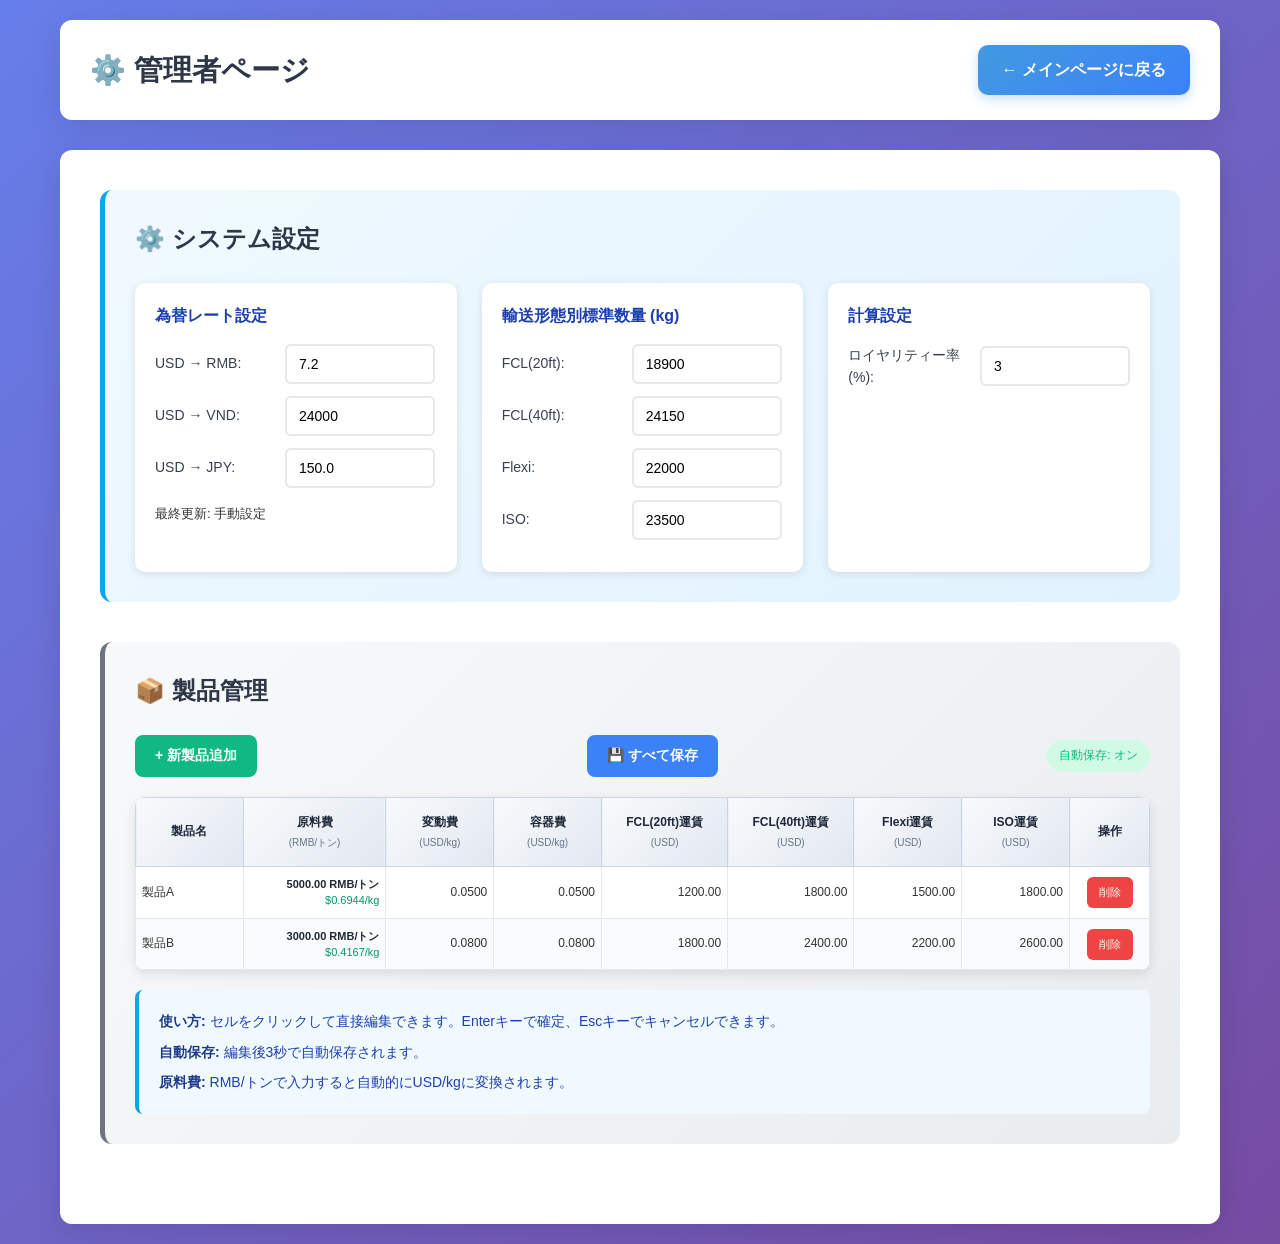
==== commit 38b8b6e8: "admin.html" ====
--- a/admin.html
+++ b/admin.html
@@ -39,9 +39,9 @@
                 <section class="system-settings">
                     <h2>⚙️ システム設定</h2>
                     
-                    <div class="settings-grid">
-                        <div class="setting-group">
-                            <h3>為替レート</h3>
+                        <div class="settings-grid">
+                         <div class="setting-group">
+                            <h3>為替レート設定</h3>
                             <div class="rate-group">
                                 <label>USD → RMB:</label>
                                 <input type="number" id="usd-rmb" step="0.01" value="7.20" onchange="saveExchangeRates()">
@@ -49,6 +49,13 @@
                             <div class="rate-group">
                                 <label>USD → VND:</label>
                                 <input type="number" id="usd-vnd" step="1" value="24000" onchange="saveExchangeRates()">
+                            </div>
+                            <div class="rate-group">
+                                <label>USD → JPY:</label>
+                                <input type="number" id="usd-jpy" step="0.1" value="150.0" onchange="saveExchangeRates()">
+                            </div>
+                            <div class="rate-update-info">
+                                <small>最終更新: <span id="rate-update-time">手動設定</span></small>
                             </div>
                         </div>
 
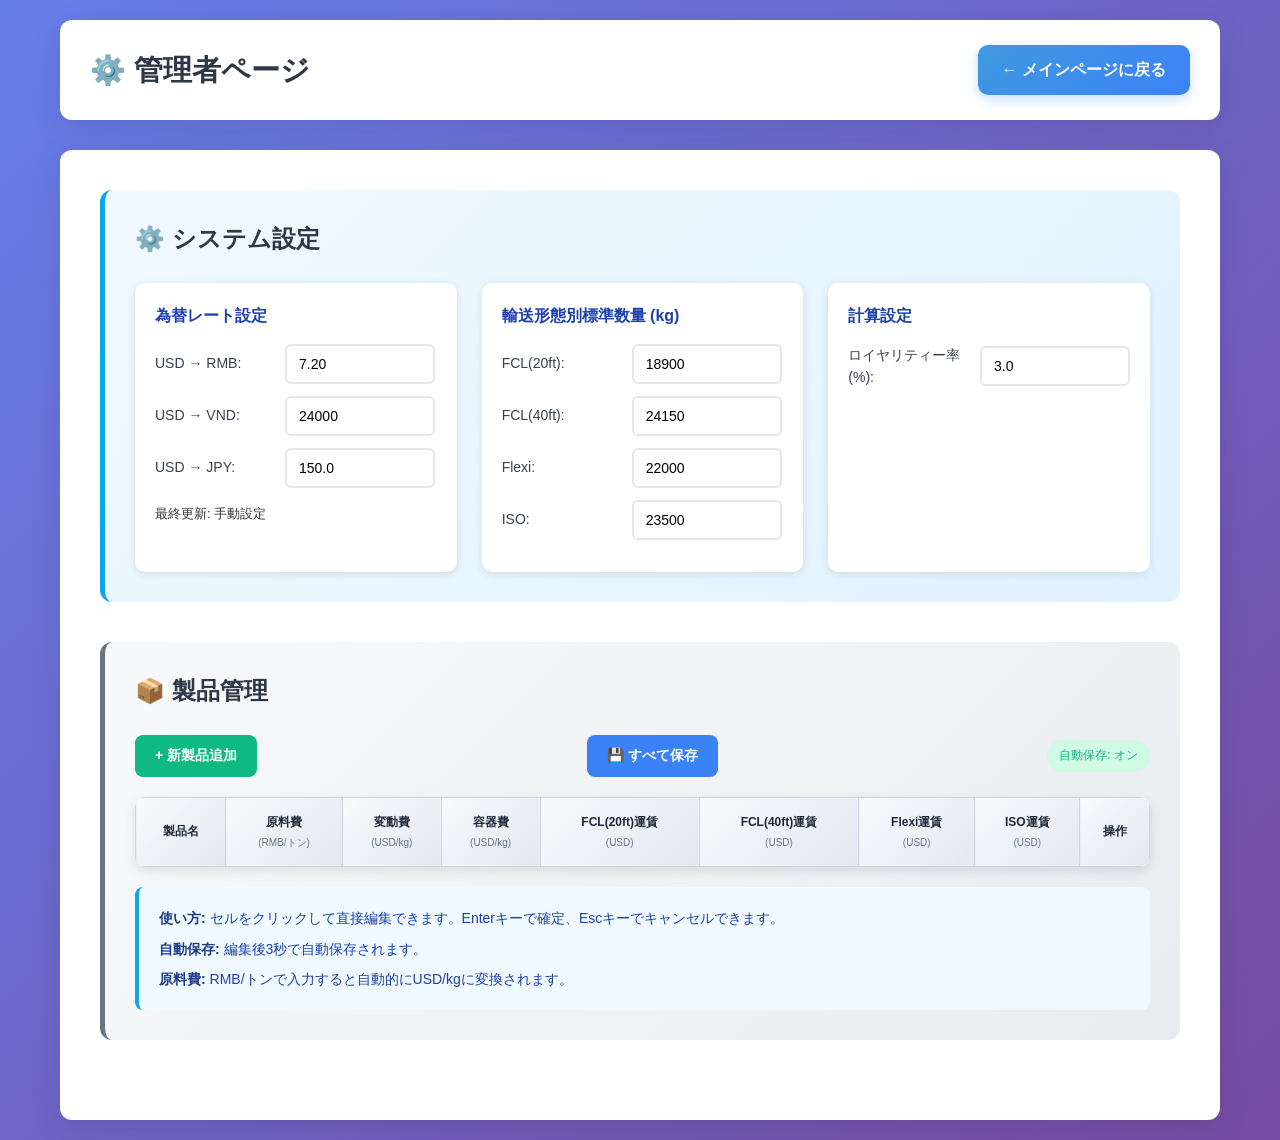
==== commit 92bb5b99: "admin.html" ====
--- a/admin.html
+++ b/admin.html
@@ -15,14 +15,10 @@
     
     <!-- Favicon設定 -->
     <link rel="icon" type="image/svg+xml" href="[data-uri]">
-</head>
-    <!-- Favicon設定 -->
-    <link rel="icon" type="image/svg+xml" href="[data-uri]">
     <link rel="shortcut icon" href="[data-uri]">
     
     <!-- Apple Touch Icon -->
     <link rel="apple-touch-icon" href="[data-uri]">
-
 </head>
 <body>
     <div class="container">
@@ -39,8 +35,8 @@
                 <section class="system-settings">
                     <h2>⚙️ システム設定</h2>
                     
-                        <div class="settings-grid">
-                         <div class="setting-group">
+                    <div class="settings-grid">
+                        <div class="setting-group">
                             <h3>為替レート設定</h3>
                             <div class="rate-group">
                                 <label>USD → RMB:</label>
@@ -94,7 +90,7 @@
                     <h2>📦 製品管理</h2>
                     
                     <div class="table-controls">
-                        <button class="add-row-btn" onclick="addNewProduct(); console.log('ボタンがクリックされました');">+ 新製品追加</button>
+                        <button class="add-row-btn" onclick="addNewProduct()">+ 新製品追加</button>
                         <button class="save-all-btn" onclick="saveAllProducts()">💾 すべて保存</button>
                         <div class="auto-save-status" id="auto-save-status">自動保存: オン</div>
                     </div>
@@ -103,7 +99,7 @@
                         <table class="editable-table" id="products-editable-table">
                             <thead>
                                 <tr>
-                                   <th>製品名</th>
+                                    <th>製品名</th>
                                     <th>原料費<br><small>(RMB/トン)</small></th>
                                     <th>変動費<br><small>(USD/kg)</small></th>
                                     <th>容器費<br><small>(USD/kg)</small></th>
@@ -112,6 +108,7 @@
                                     <th>Flexi運賃<br><small>(USD)</small></th>
                                     <th>ISO運賃<br><small>(USD)</small></th>
                                     <th>操作</th>
+                                </tr>
                             </thead>
                             <tbody id="editable-products-body">
                                 <!-- 製品データがここに表示される -->
@@ -150,9 +147,10 @@
                             <div class="shipping-costs">
                                 <h4>輸送形態別運賃設定</h4>
                                 <div class="shipping-form">
-                                    <input type="number" id="new-fcl-cost" step="0.01" placeholder="FCL(18,900kg) 運賃総額 (USD)">
-                                    <input type="number" id="new-flexi-cost" step="0.01" placeholder="Flexi(22,000kg) 運賃総額 (USD)">
-                                    <input type="number" id="new-iso-cost" step="0.01" placeholder="ISO(23,500kg) 運賃総額 (USD)">
+                                    <input type="number" id="new-fcl20-cost" step="0.01" placeholder="FCL(20ft) 運賃総額 (USD)">
+                                    <input type="number" id="new-fcl40-cost" step="0.01" placeholder="FCL(40ft) 運賃総額 (USD)">
+                                    <input type="number" id="new-flexi-cost" step="0.01" placeholder="Flexi 運賃総額 (USD)">
+                                    <input type="number" id="new-iso-cost" step="0.01" placeholder="ISO 運賃総額 (USD)">
                                 </div>
                             </div>
                             
@@ -171,39 +169,5 @@
     <div id="save-indicator" class="save-indicator"></div>
 
     <script src="script.js"></script>
-    <script>
-        // 管理者ページ用の初期化
-        document.addEventListener('DOMContentLoaded', function() {
-            console.log('管理者ページが読み込まれました');
-            
-            // データ読み込み
-            loadData();
-            
-            // システム設定読み込み
-            loadSystemSettings();
-            
-            // 編集可能テーブル表示
-            displayEditableProducts();
-            
-            // メインページ用の製品選択肢更新
-            populateProductSelect();
-            
-            console.log('初期化完了。製品数:', products.length);
-        });
-
-        // デバッグ用関数
-        function debugInfo() {
-            console.log('=== デバッグ情報 ===');
-            console.log('製品数:', products.length);
-            console.log('製品リスト:', products);
-            console.log('テーブルボディ要素:', document.getElementById('editable-products-body'));
-            console.log('==================');
-        }
-
-        // デバッグボタン（一時的）
-        function showDebugInfo() {
-            debugInfo();
-        }
-    </script>
 </body>
 </html>
--- a/style.css
+++ b/style.css
@@ -1010,3 +1010,135 @@
         font-size: 10px;
     }
 }
+
+/* 利益通貨選択グループ */
+.profit-currency-group {
+    display: flex;
+    align-items: center;
+    gap: 10px;
+}
+
+.profit-currency-group select {
+    padding: 6px 10px;
+    border: 1px solid #cbd5e1;
+    border-radius: 6px;
+    background: white;
+    font-size: 14px;
+}
+
+.profit-currency-group span {
+    font-weight: 700;
+    font-size: 18px;
+    color: #1e3a8a;
+    background: rgba(255, 255, 255, 0.8);
+    padding: 6px 12px;
+    border-radius: 8px;
+}
+
+/* 月間利益計算 */
+.monthly-profit {
+    margin-top: 30px;
+    padding: 25px;
+    background: linear-gradient(135deg, #f0fdf4 0%, #dcfce7 100%);
+    border-radius: 12px;
+    border-left: 5px solid #22c55e;
+    box-shadow: 0 4px 12px rgba(34, 197, 94, 0.1);
+}
+
+.monthly-profit h3 {
+    color: #15803d;
+    margin-bottom: 20px;
+    font-size: 20px;
+    font-weight: 600;
+    display: flex;
+    align-items: center;
+}
+
+.monthly-profit h3:before {
+    content: "📈";
+    margin-right: 10px;
+    font-size: 24px;
+}
+
+.monthly-input-group {
+    margin-bottom: 20px;
+}
+
+.monthly-input-group label {
+    display: block;
+    margin-bottom: 8px;
+    font-weight: 600;
+    color: #15803d;
+    font-size: 16px;
+}
+
+.monthly-input-group input {
+    width: 100%;
+    max-width: 200px;
+    padding: 12px 16px;
+    border: 2px solid #bbf7d0;
+    border-radius: 8px;
+    font-size: 16px;
+    transition: all 0.3s ease;
+}
+
+.monthly-input-group input:focus {
+    outline: none;
+    border-color: #22c55e;
+    box-shadow: 0 0 0 3px rgba(34, 197, 94, 0.1);
+}
+
+.monthly-result {
+    display: flex;
+    justify-content: space-between;
+    align-items: center;
+    padding: 15px 0;
+    font-size: 16px;
+}
+
+.monthly-currencies {
+    display: grid;
+    grid-template-columns: repeat(auto-fit, minmax(120px, 1fr));
+    gap: 15px;
+}
+
+.currency-result {
+    text-align: center;
+    padding: 10px;
+    background: rgba(255, 255, 255, 0.7);
+    border-radius: 8px;
+}
+
+.currency-label {
+    display: block;
+    font-size: 12px;
+    color: #15803d;
+    font-weight: 600;
+    margin-bottom: 4px;
+}
+
+.currency-result span:last-child {
+    font-weight: 700;
+    font-size: 16px;
+    color: #166534;
+}
+
+/* レスポンシブ対応 */
+@media (max-width: 768px) {
+    .profit-currency-group {
+        flex-direction: column;
+        align-items: flex-start;
+        gap: 8px;
+    }
+    
+    .monthly-result {
+        flex-direction: column;
+        align-items: flex-start;
+        gap: 15px;
+    }
+    
+    .monthly-currencies {
+        grid-template-columns: repeat(2, 1fr);
+        width: 100%;
+    }
+}
